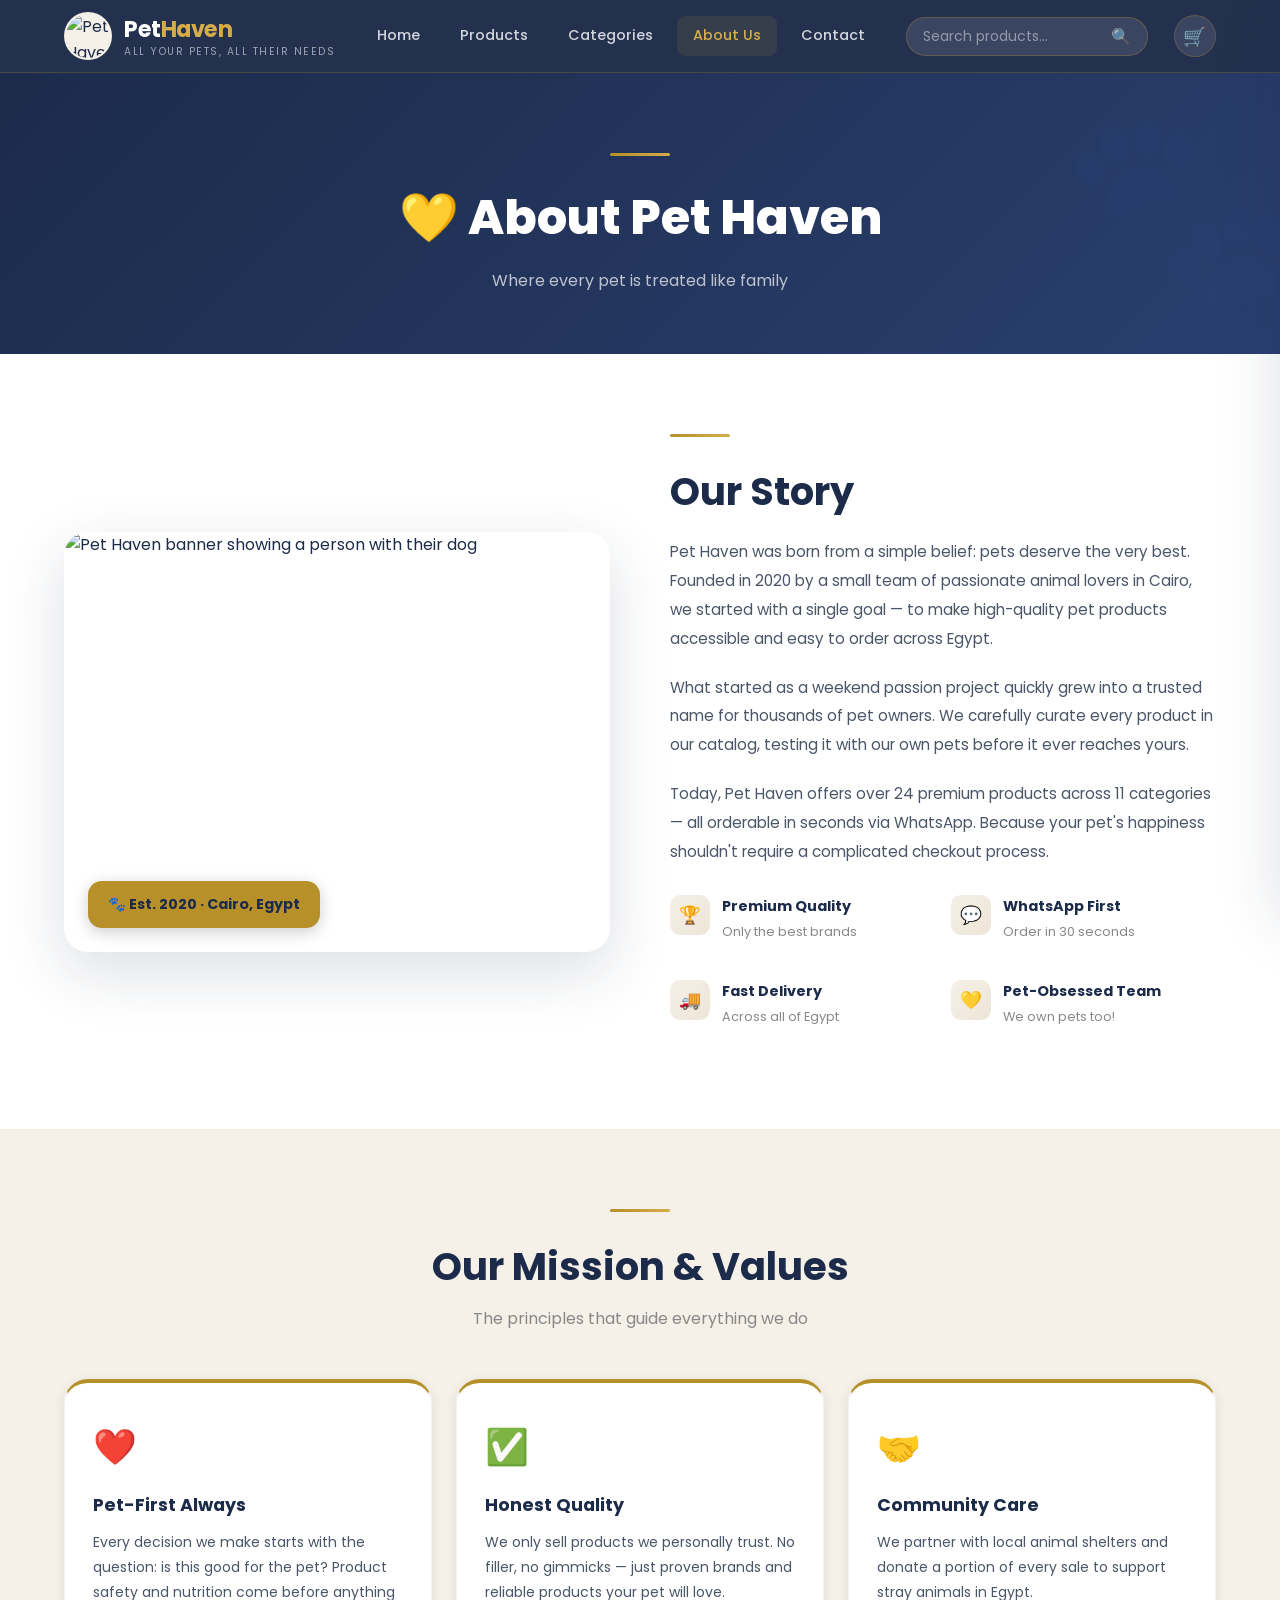
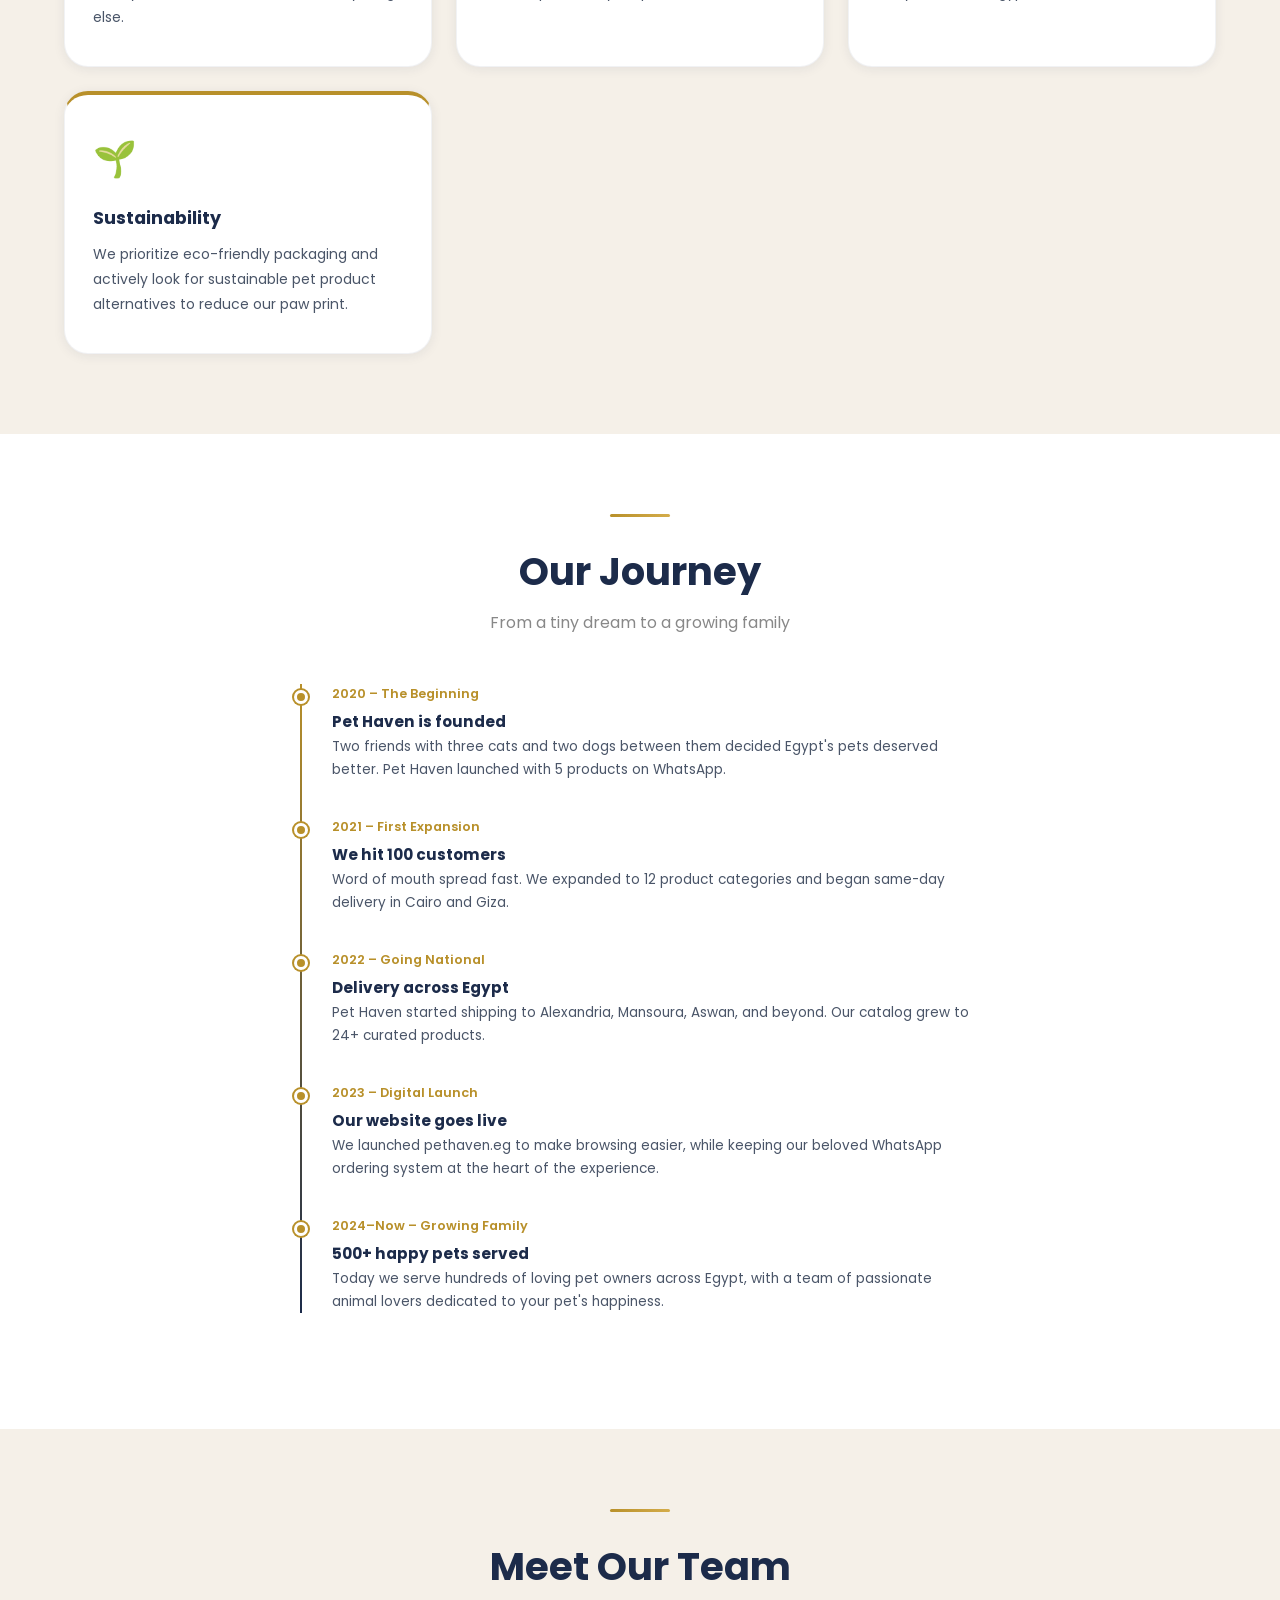
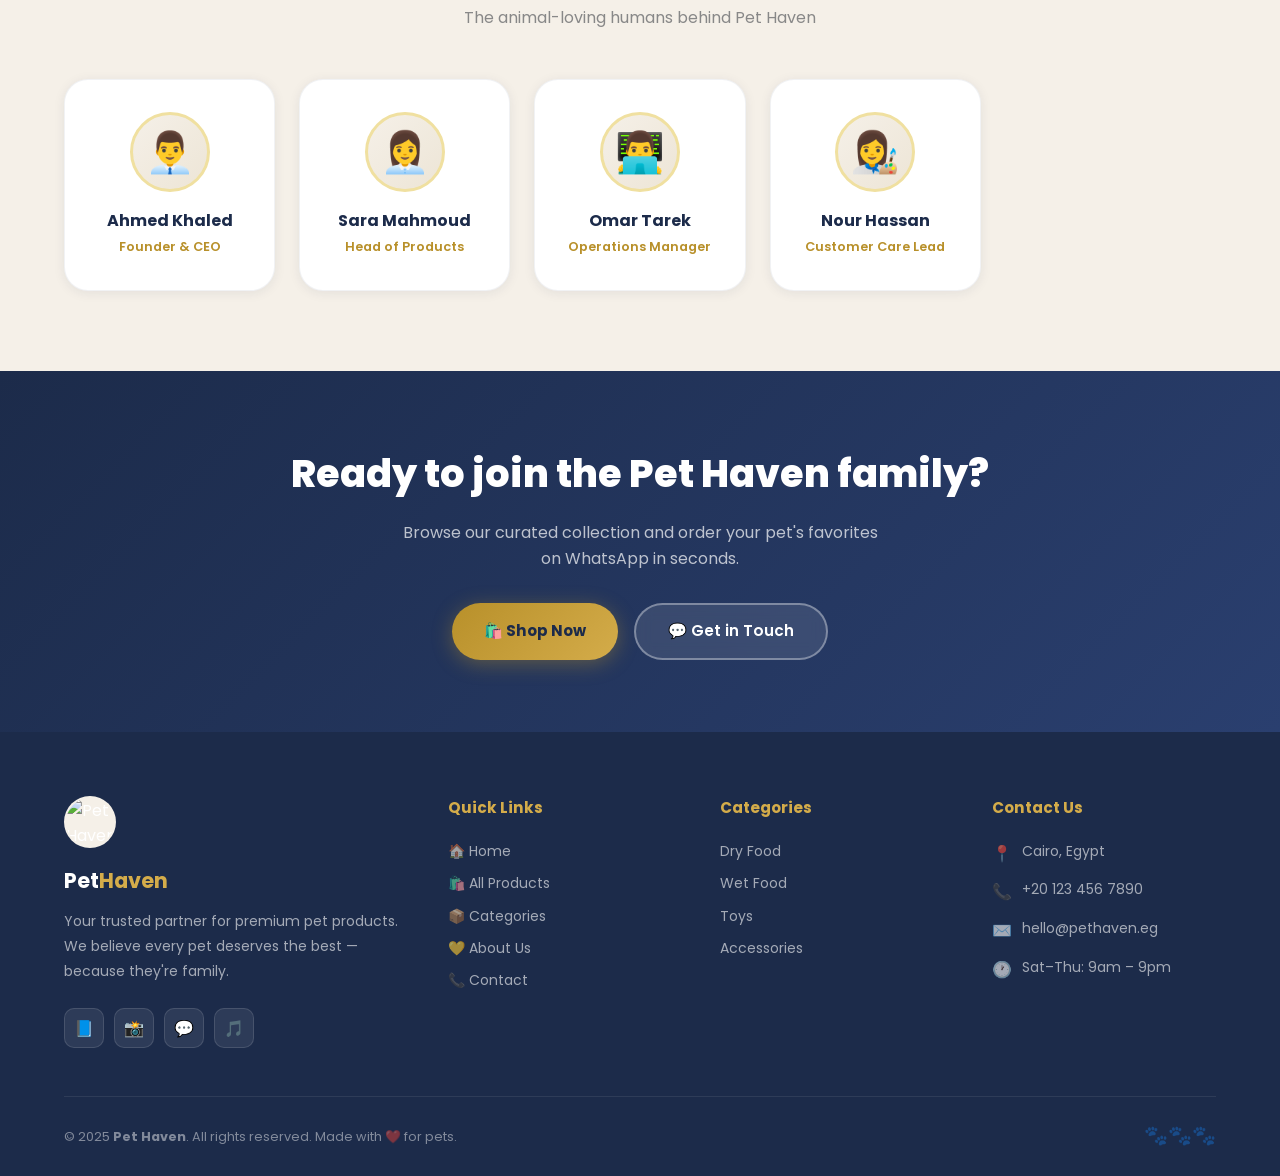
==== about.html @ de1a989c "Add files via upload" ====
<!DOCTYPE html>
<html lang="en">
<head>
  <meta charset="UTF-8">
  <meta name="viewport" content="width=device-width, initial-scale=1.0">
  <meta name="description" content="Learn about Pet Haven – our story, mission, and the team dedicated to your pet's happiness.">
  <title>About Us – Pet Haven</title>
  <link rel="stylesheet" href="style.css">
  <link rel="icon" href="data:image/svg+xml,<svg xmlns='http://www.w3.org/2000/svg' viewBox='0 0 100 100'><text y='.9em' font-size='90'>🐾</text></svg>">
  <style>
    .mission-grid {
      display: grid;
      grid-template-columns: repeat(auto-fill, minmax(280px, 1fr));
      gap: 24px;
      margin-top: 48px;
    }
    .mission-card {
      background: var(--white);
      border-radius: var(--radius-lg);
      padding: 36px 28px;
      box-shadow: var(--shadow-sm);
      border: 1px solid rgba(28,43,74,0.06);
      border-top: 4px solid var(--gold);
      transition: var(--transition);
    }
    .mission-card:hover { transform: translateY(-4px); box-shadow: var(--shadow-md); }
    .mission-card .m-icon { font-size: 2.2rem; margin-bottom: 16px; }
    .mission-card h3 { font-size: 1.1rem; color: var(--navy); font-weight: 700; margin-bottom: 10px; }
    .mission-card p  { font-size: 0.875rem; color: var(--text-mid); line-height: 1.8; }

    .timeline { position: relative; padding-left: 32px; }
    .timeline::before {
      content: '';
      position: absolute;
      left: 0;
      top: 0;
      bottom: 0;
      width: 2px;
      background: linear-gradient(to bottom, var(--gold), var(--navy));
    }
    .timeline-item {
      position: relative;
      margin-bottom: 36px;
    }
    .timeline-item::before {
      content: '';
      position: absolute;
      left: -38px;
      top: 6px;
      width: 14px;
      height: 14px;
      border-radius: 50%;
      background: var(--gold);
      border: 3px solid var(--white);
      box-shadow: 0 0 0 2px var(--gold);
    }
    .timeline-item h4 { font-size: 0.95rem; color: var(--navy); font-weight: 700; }
    .timeline-item span { font-size: 0.8rem; color: var(--gold); font-weight: 600; display: block; margin-bottom: 6px; }
    .timeline-item p { font-size: 0.85rem; color: var(--text-mid); line-height: 1.7; }
  </style>
</head>
<body>

<!-- NAVIGATION -->
<header>
  <nav class="navbar">
    <div class="nav-container">
      <button class="mobile-search-toggle" id="mobileSearchToggle" aria-label="Search" aria-expanded="false">🔍</button>
      <a href="index.html" class="nav-logo">
        <img src="images/logo.jpeg" alt="Pet Haven Logo" width="48" height="48">
        <div class="logo-text">
          <span class="brand-pet">Pet</span><span class="brand-haven">Haven</span>
          <span class="brand-tag">All Your Pets, All Their Needs</span>
        </div>
      </a>
      <nav class="nav-links">
        <a href="index.html">Home</a>
        <a href="products.html">Products</a>
        <a href="categories.html">Categories</a>
        <a href="about.html">About Us</a>
        <a href="contact.html">Contact</a>
      </nav>
      <form class="nav-search" id="navSearchForm" role="search">
        <input type="search" placeholder="Search products..." aria-label="Search">
        <button type="submit">🔍</button>
      </form>
      <div class="nav-actions">
        <button class="cart-btn" id="cartBtn" aria-label="Open cart" aria-haspopup="dialog">
          🛒
          <span class="cart-count" id="cartCount">0</span>
        </button>
        <button class="hamburger" aria-label="Toggle menu"><span></span><span></span><span></span></button>
      </div>
    </div>
    <div class="mobile-menu">
      <a href="index.html">🏠 Home</a>
      <a href="products.html">🛍️ Products</a>
      <a href="categories.html">📦 Categories</a>
      <a href="about.html">💛 About Us</a>
      <a href="contact.html">📞 Contact</a>
      <form class="mobile-search" id="mobileSearchForm">
        <span>🔍</span><input type="search" placeholder="Search..." aria-label="Search">
      </form>
    </div>
    <div class="mobile-search-bar" id="mobileSearchBar">
      <form id="mobileHeaderSearchForm" role="search" aria-label="Search products">
        <input type="search" id="mobileHeaderSearchInput" placeholder="Search products..." aria-label="Search" autocomplete="off">
        <button type="submit" aria-label="Submit search">🔍</button>
      </form>
    </div>
  </nav>
</header>

<main>

  <section class="page-hero">
    <div class="gold-line"></div>
    <h1>💛 About Pet Haven</h1>
    <p>Where every pet is treated like family</p>
  </section>

  <!-- Our Story -->
  <section class="section">
    <div class="container">
      <div class="about-grid">
        <div class="about-img-wrap">
          <img src="images/banner.jpeg" alt="Pet Haven banner showing a person with their dog" loading="lazy">
          <div class="about-img-badge">🐾 Est. 2020 · Cairo, Egypt</div>
        </div>

        <div class="about-content">
          <div class="gold-line"></div>
          <h2 class="section-title">Our Story</h2>
          <p>
            Pet Haven was born from a simple belief: pets deserve the very best. Founded in 2020 by a small team of passionate animal lovers in Cairo, we started with a single goal — to make high-quality pet products accessible and easy to order across Egypt.
          </p>
          <p>
            What started as a weekend passion project quickly grew into a trusted name for thousands of pet owners. We carefully curate every product in our catalog, testing it with our own pets before it ever reaches yours.
          </p>
          <p>
            Today, Pet Haven offers over 24 premium products across 11 categories — all orderable in seconds via WhatsApp. Because your pet's happiness shouldn't require a complicated checkout process.
          </p>

          <div class="about-features">
            <div class="about-feature">
              <div class="af-icon">🏆</div>
              <div>
                <h4>Premium Quality</h4>
                <p>Only the best brands</p>
              </div>
            </div>
            <div class="about-feature">
              <div class="af-icon">💬</div>
              <div>
                <h4>WhatsApp First</h4>
                <p>Order in 30 seconds</p>
              </div>
            </div>
            <div class="about-feature">
              <div class="af-icon">🚚</div>
              <div>
                <h4>Fast Delivery</h4>
                <p>Across all of Egypt</p>
              </div>
            </div>
            <div class="about-feature">
              <div class="af-icon">💛</div>
              <div>
                <h4>Pet-Obsessed Team</h4>
                <p>We own pets too!</p>
              </div>
            </div>
          </div>
        </div>
      </div>
    </div>
  </section>

  <!-- Mission -->
  <section class="section section-alt">
    <div class="container">
      <div class="text-center">
        <div class="gold-line"></div>
        <h2 class="section-title">Our Mission & Values</h2>
        <p class="section-subtitle">The principles that guide everything we do</p>
      </div>

      <div class="mission-grid">
        <div class="mission-card">
          <div class="m-icon">❤️</div>
          <h3>Pet-First Always</h3>
          <p>Every decision we make starts with the question: is this good for the pet? Product safety and nutrition come before anything else.</p>
        </div>
        <div class="mission-card">
          <div class="m-icon">✅</div>
          <h3>Honest Quality</h3>
          <p>We only sell products we personally trust. No filler, no gimmicks — just proven brands and reliable products your pet will love.</p>
        </div>
        <div class="mission-card">
          <div class="m-icon">🤝</div>
          <h3>Community Care</h3>
          <p>We partner with local animal shelters and donate a portion of every sale to support stray animals in Egypt.</p>
        </div>
        <div class="mission-card">
          <div class="m-icon">🌱</div>
          <h3>Sustainability</h3>
          <p>We prioritize eco-friendly packaging and actively look for sustainable pet product alternatives to reduce our paw print.</p>
        </div>
      </div>
    </div>
  </section>

  <!-- Our Journey Timeline -->
  <section class="section">
    <div class="container">
      <div style="max-width: 680px; margin: 0 auto;">
        <div class="text-center" style="margin-bottom: 48px;">
          <div class="gold-line"></div>
          <h2 class="section-title">Our Journey</h2>
          <p class="section-subtitle">From a tiny dream to a growing family</p>
        </div>

        <div class="timeline">
          <div class="timeline-item">
            <span>2020 – The Beginning</span>
            <h4>Pet Haven is founded</h4>
            <p>Two friends with three cats and two dogs between them decided Egypt's pets deserved better. Pet Haven launched with 5 products on WhatsApp.</p>
          </div>
          <div class="timeline-item">
            <span>2021 – First Expansion</span>
            <h4>We hit 100 customers</h4>
            <p>Word of mouth spread fast. We expanded to 12 product categories and began same-day delivery in Cairo and Giza.</p>
          </div>
          <div class="timeline-item">
            <span>2022 – Going National</span>
            <h4>Delivery across Egypt</h4>
            <p>Pet Haven started shipping to Alexandria, Mansoura, Aswan, and beyond. Our catalog grew to 24+ curated products.</p>
          </div>
          <div class="timeline-item">
            <span>2023 – Digital Launch</span>
            <h4>Our website goes live</h4>
            <p>We launched pethaven.eg to make browsing easier, while keeping our beloved WhatsApp ordering system at the heart of the experience.</p>
          </div>
          <div class="timeline-item">
            <span>2024–Now – Growing Family</span>
            <h4>500+ happy pets served</h4>
            <p>Today we serve hundreds of loving pet owners across Egypt, with a team of passionate animal lovers dedicated to your pet's happiness.</p>
          </div>
        </div>
      </div>
    </div>
  </section>

  <!-- Team -->
  <section class="section section-alt">
    <div class="container">
      <div class="text-center">
        <div class="gold-line"></div>
        <h2 class="section-title">Meet Our Team</h2>
        <p class="section-subtitle">The animal-loving humans behind Pet Haven</p>
      </div>

      <div class="team-grid">
        <div class="team-card">
          <div class="team-avatar">👨‍💼</div>
          <h3>Ahmed Khaled</h3>
          <p>Founder & CEO</p>
        </div>
        <div class="team-card">
          <div class="team-avatar">👩‍💼</div>
          <h3>Sara Mahmoud</h3>
          <p>Head of Products</p>
        </div>
        <div class="team-card">
          <div class="team-avatar">👨‍💻</div>
          <h3>Omar Tarek</h3>
          <p>Operations Manager</p>
        </div>
        <div class="team-card">
          <div class="team-avatar">👩‍🎨</div>
          <h3>Nour Hassan</h3>
          <p>Customer Care Lead</p>
        </div>
      </div>
    </div>
  </section>

  <!-- CTA -->
  <section style="background: linear-gradient(135deg, #1C2B4A, #2A3F6F); padding: 72px 24px; text-align: center;">
    <div class="container">
      <h2 style="color: #fff; font-size: clamp(1.6rem,3.5vw,2.4rem); font-weight: 800; margin-bottom: 16px;">Ready to join the Pet Haven family?</h2>
      <p style="color: rgba(255,255,255,0.7); margin-bottom: 32px; max-width: 480px; margin-left: auto; margin-right: auto; margin-bottom: 32px;">Browse our curated collection and order your pet's favorites on WhatsApp in seconds.</p>
      <div style="display: flex; gap: 16px; justify-content: center; flex-wrap: wrap;">
        <a href="products.html" class="btn-primary">🛍️ Shop Now</a>
        <a href="contact.html" class="btn-secondary">💬 Get in Touch</a>
      </div>
    </div>
  </section>

</main>

<!-- FOOTER -->
<footer class="footer">
  <div class="container">
    <div class="footer-grid">
      <div class="footer-brand">
        <img src="images/logo.jpeg" alt="Pet Haven Logo" width="52" height="52">
        <div class="brand-name">Pet<span>Haven</span></div>
        <p>Your trusted partner for premium pet products. We believe every pet deserves the best — because they're family.</p>
        <div class="social-links">
          <a href="#" class="social-link">📘</a>
          <a href="#" class="social-link">📸</a>
          <a href="https://wa.me/201234567890" class="social-link" target="_blank" rel="noopener">💬</a>
          <a href="#" class="social-link">🎵</a>
        </div>
      </div>
      <div class="footer-col">
        <h4>Quick Links</h4>
        <ul>
          <li><a href="index.html">🏠 Home</a></li>
          <li><a href="products.html">🛍️ All Products</a></li>
          <li><a href="categories.html">📦 Categories</a></li>
          <li><a href="about.html">💛 About Us</a></li>
          <li><a href="contact.html">📞 Contact</a></li>
        </ul>
      </div>
      <div class="footer-col">
        <h4>Categories</h4>
        <ul>
          <li><a href="products.html?category=dry-food">Dry Food</a></li>
          <li><a href="products.html?category=wet-food">Wet Food</a></li>
          <li><a href="products.html?category=toys">Toys</a></li>
          <li><a href="products.html?category=accessories">Accessories</a></li>
        </ul>
      </div>
      <div class="footer-col">
        <h4>Contact Us</h4>
        <div class="footer-contact-item"><span>📍</span><span>Cairo, Egypt</span></div>
        <div class="footer-contact-item"><span>📞</span><span>+20 123 456 7890</span></div>
        <div class="footer-contact-item"><span>✉️</span><span>hello@pethaven.eg</span></div>
        <div class="footer-contact-item"><span>🕐</span><span>Sat–Thu: 9am – 9pm</span></div>
      </div>
    </div>
    <div class="footer-bottom">
      <p>© 2025 <strong>Pet Haven</strong>. All rights reserved. Made with ❤️ for pets.</p>
      <span class="footer-paw">🐾🐾🐾</span>
    </div>
  </div>
</footer>

<button id="scrollTop" aria-label="Scroll to top">↑</button>
<!-- CART DRAWER -->
<div class="cart-overlay" id="cartOverlay"></div>
<aside class="cart-drawer" id="cartDrawer" role="dialog" aria-label="Shopping cart" aria-modal="true">
  <div class="cart-drawer-header">
    <h3>🛒 Your Cart</h3>
    <button class="cart-close" id="cartClose" aria-label="Close cart">✕</button>
  </div>
  <div class="cart-drawer-body" id="cartDrawerBody">
    <div class="cart-empty">
      <div class="icon">🛒</div>
      <h3>Your cart is empty</h3>
      <p>Add some products to get started!</p>
    </div>
  </div>
  <div class="cart-drawer-footer">
    <div class="cart-total-row">
      <span>Total</span>
      <span class="cart-total-amount" id="cartTotalAmount">0 EGP</span>
    </div>
    <button class="btn-whatsapp cart-whatsapp-btn" onclick="orderCartOnWhatsApp()">
      <svg viewBox="0 0 24 24" fill="currentColor"><path d="M17.472 14.382c-.297-.149-1.758-.867-2.03-.967-.273-.099-.471-.148-.67.15-.197.297-.767.966-.94 1.164-.173.199-.347.223-.644.075-.297-.15-1.255-.463-2.39-1.475-.883-.788-1.48-1.761-1.653-2.059-.173-.297-.018-.458.13-.606.134-.133.298-.347.446-.52.149-.174.198-.298.298-.497.099-.198.05-.371-.025-.52-.075-.149-.669-1.612-.916-2.207-.242-.579-.487-.5-.669-.51-.173-.008-.371-.01-.57-.01-.198 0-.52.074-.792.372-.272.297-1.04 1.016-1.04 2.479 0 1.462 1.065 2.875 1.213 3.074.149.198 2.096 3.2 5.077 4.487.709.306 1.262.489 1.694.625.712.227 1.36.195 1.871.118.571-.085 1.758-.719 2.006-1.413.248-.694.248-1.289.173-1.413-.074-.124-.272-.198-.57-.347z"/><path d="M12 0C5.373 0 0 5.373 0 12c0 2.124.558 4.118 1.532 5.848L.057 23.999l6.305-1.654A11.954 11.954 0 0012 24c6.627 0 12-5.373 12-12S18.627 0 12 0zm0 21.818a9.818 9.818 0 01-5.007-1.37l-.36-.214-3.733.979 1-3.628-.234-.373A9.817 9.817 0 012.182 12C2.182 6.578 6.578 2.182 12 2.182S21.818 6.578 21.818 12 17.422 21.818 12 21.818z"/></svg>
      Order on WhatsApp
    </button>
    <button class="cart-clear-btn" id="cartClearBtn">🗑️ Clear Cart</button>
  </div>
</aside>

<script src="script.js"></script>
</body>
</html>
---- style.css ----
/* ================================================
   Pet Haven - Main Stylesheet
   Colors from logo: Navy #1C2B4A, Gold #B8902A, Cream #F5F0E8
   ================================================ */

/* ---------- Google Fonts ---------- */
@import url('https://fonts.googleapis.com/css2?family=Poppins:wght@300;400;500;600;700;800&family=Playfair+Display:ital,wght@0,700;1,600&display=swap');

/* ---------- CSS Variables ---------- */
:root {
  --navy:        #1C2B4A;
  --navy-light:  #2A3F6F;
  --gold:        #B8902A;
  --gold-light:  #D4AC4A;
  --gold-pale:   #F0E0A0;
  --cream:       #F5F0E8;
  --cream-dark:  #EDE5D6;
  --white:       #FFFFFF;
  --gray-light:  #F8F8F8;
  --gray:        #888;
  --text-dark:   #1C2B4A;
  --text-mid:    #4A5568;
  --shadow-sm:   0 2px 12px rgba(28,43,74,0.08);
  --shadow-md:   0 8px 30px rgba(28,43,74,0.12);
  --shadow-lg:   0 20px 60px rgba(28,43,74,0.15);
  --radius:      14px;
  --radius-lg:   24px;
  --transition:  all 0.3s cubic-bezier(0.4,0,0.2,1);
}

/* ---------- Reset & Base ---------- */
*, *::before, *::after { box-sizing: border-box; margin: 0; padding: 0; }

html {
  scroll-behavior: smooth;
  font-size: 16px;
}

body {
  font-family: 'Poppins', sans-serif;
  color: var(--text-dark);
  background: var(--white);
  line-height: 1.6;
  overflow-x: hidden;
}

img { max-width: 100%; display: block; }
a  { text-decoration: none; color: inherit; }
ul { list-style: none; }
button { cursor: pointer; font-family: inherit; }

/* ---------- Utility ---------- */
.container {
  max-width: 1200px;
  margin: 0 auto;
  padding: 0 24px;
}

.section-title {
  font-size: clamp(1.6rem, 3vw, 2.4rem);
  font-weight: 700;
  color: var(--navy);
  margin-bottom: 8px;
}

.section-subtitle {
  font-size: 1rem;
  color: var(--gray);
  margin-bottom: 48px;
}

.gold-line {
  display: inline-block;
  width: 60px;
  height: 3px;
  background: linear-gradient(90deg, var(--gold), var(--gold-light));
  border-radius: 2px;
  margin-bottom: 16px;
}

.text-center { text-align: center; }

/* ================================================
   NAVIGATION
   ================================================ */
.navbar {
  position: sticky;
  top: 0;
  z-index: 1000;
  background: rgba(28, 43, 74, 0.97);
  backdrop-filter: blur(12px);
  -webkit-backdrop-filter: blur(12px);
  border-bottom: 1px solid rgba(184,144,42,0.25);
  transition: var(--transition);
}

.navbar.scrolled {
  box-shadow: 0 4px 24px rgba(0,0,0,0.25);
}

.nav-container {
  max-width: 1200px;
  margin: 0 auto;
  padding: 0 24px;
  display: flex;
  align-items: center;
  justify-content: space-between;
  height: 72px;
}

/* Logo */
.nav-logo {
  display: flex;
  align-items: center;
  gap: 12px;
}

.nav-logo img {
  height: 48px;
  width: 48px;
  object-fit: contain;
  border-radius: 50%;
  background: var(--cream);
  padding: 2px;
}

.logo-text .brand-pet  { color: var(--white);    font-size: 1.4rem; font-weight: 700; letter-spacing: -0.5px; }
.logo-text .brand-haven{ color: var(--gold-light);font-size: 1.4rem; font-weight: 700; letter-spacing: -0.5px; }
.logo-text .brand-tag  { color: rgba(255,255,255,0.55); font-size: 0.65rem; letter-spacing: 1.5px; text-transform: uppercase; display: block; margin-top: -4px; }

/* Nav links */
.nav-links {
  display: flex;
  align-items: center;
  gap: 8px;
}

.nav-links a {
  color: rgba(255,255,255,0.8);
  font-size: 0.9rem;
  font-weight: 500;
  padding: 8px 16px;
  border-radius: 8px;
  transition: var(--transition);
}

.nav-links a:hover,
.nav-links a.active {
  color: var(--gold-light);
  background: rgba(184,144,42,0.12);
}

/* Search bar */
.nav-search {
  display: flex;
  align-items: center;
  background: rgba(255,255,255,0.1);
  border: 1px solid rgba(184,144,42,0.3);
  border-radius: 50px;
  padding: 6px 16px;
  gap: 8px;
  transition: var(--transition);
}

.nav-search:focus-within {
  background: rgba(255,255,255,0.15);
  border-color: var(--gold-light);
}

.nav-search input {
  background: none;
  border: none;
  outline: none;
  color: var(--white);
  font-size: 0.875rem;
  width: 180px;
  font-family: inherit;
}

.nav-search input::placeholder { color: rgba(255,255,255,0.45); }

.nav-search button {
  background: none;
  border: none;
  color: rgba(255,255,255,0.7);
  font-size: 1rem;
  padding: 0;
  transition: var(--transition);
}

.nav-search button:hover { color: var(--gold-light); }

/* Right-side nav actions (cart + hamburger) */
.nav-actions {
  display: flex;
  align-items: center;
  gap: 14px;
}

/* Hamburger */
.hamburger {
  display: none;
  flex-direction: column;
  gap: 5px;
  background: none;
  border: none;
  padding: 4px;
}

.hamburger span {
  display: block;
  width: 24px;
  height: 2px;
  background: var(--white);
  border-radius: 2px;
  transition: var(--transition);
}

.hamburger.open span:nth-child(1) { transform: translateY(7px) rotate(45deg); }
.hamburger.open span:nth-child(2) { opacity: 0; }
.hamburger.open span:nth-child(3) { transform: translateY(-7px) rotate(-45deg); }

/* Mobile-only header search icon (hidden on desktop; shown via media query below) */
.mobile-search-toggle {
  display: none;
  align-items: center;
  justify-content: center;
  background: rgba(255,255,255,0.1);
  border: 1px solid rgba(184,144,42,0.3);
  color: var(--white);
  width: 40px;
  height: 40px;
  border-radius: 50%;
  font-size: 1.05rem;
  flex-shrink: 0;
  transition: var(--transition);
}

.mobile-search-toggle:hover { background: rgba(184,144,42,0.18); }

/* Mobile-only slide-down search panel (hidden on desktop; shown via media query below) */
.mobile-search-bar { display: none; }

/* Mobile menu */
.mobile-menu {
  display: none;
  flex-direction: column;
  background: var(--navy);
  border-top: 1px solid rgba(184,144,42,0.2);
  padding: 16px 24px 24px;
  gap: 4px;
}

.mobile-menu.open { display: flex; }

.mobile-menu a {
  color: rgba(255,255,255,0.8);
  padding: 12px 16px;
  border-radius: 8px;
  font-size: 0.95rem;
  font-weight: 500;
  transition: var(--transition);
}

.mobile-menu a:hover { color: var(--gold-light); background: rgba(184,144,42,0.1); }

.mobile-search {
  display: flex;
  align-items: center;
  background: rgba(255,255,255,0.08);
  border: 1px solid rgba(184,144,42,0.25);
  border-radius: 50px;
  padding: 10px 16px;
  gap: 8px;
  margin-top: 8px;
}

.mobile-search input {
  background: none;
  border: none;
  outline: none;
  color: var(--white);
  font-size: 0.9rem;
  font-family: inherit;
  flex: 1;
}

.mobile-search input::placeholder { color: rgba(255,255,255,0.4); }
.mobile-search span { color: rgba(255,255,255,0.6); }

/* ================================================
   HERO
   ================================================ */
.hero {
  position: relative;
  min-height: 90vh;
  display: flex;
  align-items: center;
  overflow: hidden;
}

.hero-bg {
  position: absolute;
  inset: 0;
  background: url('images/banner.jpeg') center/cover no-repeat;
  transform: scale(1.05);
  transition: transform 8s ease-out;
}

.hero-bg.loaded { transform: scale(1); }

.hero-overlay {
  position: absolute;
  inset: 0;
  background: linear-gradient(
    105deg,
    rgba(28,43,74,0.88) 0%,
    rgba(28,43,74,0.6) 45%,
    rgba(28,43,74,0.2) 70%,
    transparent 100%
  );
}

.hero-content {
  position: relative;
  z-index: 2;
  max-width: 600px;
  padding: 60px 24px 60px 48px;
  animation: heroFadeIn 1s ease-out both;
}

@keyframes heroFadeIn {
  from { opacity: 0; transform: translateY(30px); }
  to   { opacity: 1; transform: translateY(0); }
}

.hero-badge {
  display: inline-flex;
  align-items: center;
  gap: 8px;
  background: rgba(184,144,42,0.2);
  border: 1px solid rgba(184,144,42,0.5);
  color: var(--gold-light);
  font-size: 0.8rem;
  font-weight: 600;
  letter-spacing: 1.5px;
  text-transform: uppercase;
  padding: 6px 16px;
  border-radius: 50px;
  margin-bottom: 24px;
}

.hero-badge span { font-size: 1rem; }

.hero-title {
  font-size: clamp(2.2rem, 5vw, 3.8rem);
  font-weight: 800;
  color: var(--white);
  line-height: 1.15;
  margin-bottom: 20px;
}

.hero-title .accent {
  color: var(--gold-light);
  font-style: italic;
  font-family: 'Playfair Display', serif;
}

.hero-desc {
  font-size: 1.05rem;
  color: rgba(255,255,255,0.8);
  margin-bottom: 36px;
  max-width: 480px;
  line-height: 1.8;
}

.hero-buttons {
  display: flex;
  gap: 16px;
  flex-wrap: wrap;
}

/* ---------- Buttons ---------- */
.btn-primary {
  display: inline-flex;
  align-items: center;
  gap: 8px;
  background: linear-gradient(135deg, var(--gold), var(--gold-light));
  color: var(--navy);
  font-size: 0.95rem;
  font-weight: 700;
  padding: 14px 32px;
  border-radius: 50px;
  border: none;
  box-shadow: 0 4px 20px rgba(184,144,42,0.4);
  transition: var(--transition);
}

.btn-primary:hover {
  transform: translateY(-2px);
  box-shadow: 0 8px 28px rgba(184,144,42,0.5);
}

.btn-secondary {
  display: inline-flex;
  align-items: center;
  gap: 8px;
  background: rgba(255,255,255,0.1);
  color: var(--white);
  font-size: 0.95rem;
  font-weight: 600;
  padding: 14px 32px;
  border-radius: 50px;
  border: 2px solid rgba(255,255,255,0.35);
  backdrop-filter: blur(8px);
  transition: var(--transition);
}

.btn-secondary:hover {
  background: rgba(255,255,255,0.2);
  border-color: rgba(255,255,255,0.6);
  transform: translateY(-2px);
}

/* Hero stats */
.hero-stats {
  position: absolute;
  bottom: 40px;
  right: 48px;
  z-index: 2;
  display: flex;
  gap: 32px;
  animation: heroFadeIn 1.2s 0.3s ease-out both;
}

.stat-item {
  text-align: center;
  background: rgba(255,255,255,0.1);
  backdrop-filter: blur(12px);
  border: 1px solid rgba(255,255,255,0.2);
  border-radius: var(--radius);
  padding: 16px 24px;
}

.stat-num {
  font-size: 1.8rem;
  font-weight: 800;
  color: var(--gold-light);
  display: block;
  line-height: 1;
}

.stat-label {
  font-size: 0.75rem;
  color: rgba(255,255,255,0.7);
  text-transform: uppercase;
  letter-spacing: 1px;
}

/* ================================================
   FEATURED PRODUCTS (Home)
   ================================================ */
.section { padding: 80px 0; }
.section-alt { background: var(--cream); }

/* ================================================
   CATEGORIES GRID
   ================================================ */
.categories-grid {
  display: grid;
  grid-template-columns: repeat(auto-fill, minmax(160px, 1fr));
  gap: 16px;
}

.category-card {
  background: var(--white);
  border: 2px solid transparent;
  border-radius: var(--radius);
  padding: 28px 16px 20px;
  text-align: center;
  cursor: pointer;
  transition: var(--transition);
  box-shadow: var(--shadow-sm);
  position: relative;
  overflow: hidden;
}

.category-card::before {
  content: '';
  position: absolute;
  inset: 0;
  background: linear-gradient(135deg, var(--navy) 0%, var(--navy-light) 100%);
  opacity: 0;
  transition: var(--transition);
}

.category-card:hover::before { opacity: 1; }

.category-card:hover {
  border-color: var(--gold);
  transform: translateY(-6px);
  box-shadow: var(--shadow-md);
}

.category-card .cat-icon {
  font-size: 2.4rem;
  margin-bottom: 12px;
  position: relative;
  z-index: 1;
  transition: var(--transition);
}

.category-card:hover .cat-icon { transform: scale(1.15); }

.category-card .cat-name {
  font-size: 0.85rem;
  font-weight: 600;
  color: var(--text-dark);
  position: relative;
  z-index: 1;
  transition: var(--transition);
}

.category-card:hover .cat-name { color: var(--white); }

.category-card .cat-count {
  font-size: 0.75rem;
  color: var(--gray);
  position: relative;
  z-index: 1;
  transition: var(--transition);
  margin-top: 4px;
}

.category-card:hover .cat-count { color: var(--gold-light); }

/* ================================================
   PRODUCT CARDS
   ================================================ */
.products-grid {
  display: grid;
  grid-template-columns: repeat(auto-fill, minmax(260px, 1fr));
  gap: 24px;
}

.product-card {
  background: var(--white);
  border-radius: var(--radius-lg);
  overflow: hidden;
  box-shadow: var(--shadow-sm);
  border: 1px solid rgba(28,43,74,0.06);
  transition: var(--transition);
  animation: cardFadeIn 0.5s ease-out both;
}

@keyframes cardFadeIn {
  from { opacity: 0; transform: translateY(20px); }
  to   { opacity: 1; transform: translateY(0); }
}

.product-card:hover {
  transform: translateY(-8px);
  box-shadow: var(--shadow-lg);
  border-color: rgba(184,144,42,0.2);
}

.product-img-wrap {
  position: relative;
  height: 220px;
  background: var(--cream);
  overflow: hidden;
}

.product-img-wrap img {
  width: 100%;
  height: 100%;
  object-fit: cover;
  transition: transform 0.5s ease;
}

.product-card:hover .product-img-wrap img { transform: scale(1.08); }

.product-badge {
  position: absolute;
  top: 14px;
  left: 14px;
  background: var(--gold);
  color: var(--navy);
  font-size: 0.7rem;
  font-weight: 700;
  padding: 4px 10px;
  border-radius: 50px;
  text-transform: uppercase;
  letter-spacing: 0.5px;
}

.product-pet-badge {
  position: absolute;
  top: 14px;
  right: 14px;
  background: rgba(28,43,74,0.85);
  color: var(--white);
  font-size: 0.75rem;
  font-weight: 600;
  padding: 4px 10px;
  border-radius: 50px;
  backdrop-filter: blur(6px);
}

.product-body {
  padding: 20px;
}

.product-category {
  font-size: 0.72rem;
  font-weight: 600;
  color: var(--gold);
  text-transform: uppercase;
  letter-spacing: 1px;
  margin-bottom: 6px;
}

.product-name {
  font-size: 1rem;
  font-weight: 700;
  color: var(--navy);
  margin-bottom: 8px;
  line-height: 1.3;
}

.product-desc {
  font-size: 0.82rem;
  color: var(--text-mid);
  margin-bottom: 16px;
  line-height: 1.6;
  display: -webkit-box;
  -webkit-line-clamp: 2;
  -webkit-box-orient: vertical;
  overflow: hidden;
}

.product-footer {
  display: flex;
  align-items: center;
  justify-content: space-between;
  gap: 12px;
}

.product-price {
  font-size: 1.25rem;
  font-weight: 800;
  color: var(--navy);
}

.product-price span {
  font-size: 0.75rem;
  font-weight: 500;
  color: var(--gray);
}

.btn-whatsapp {
  display: inline-flex;
  align-items: center;
  gap: 7px;
  background: linear-gradient(135deg, #25D366, #128C7E);
  color: var(--white);
  font-size: 0.8rem;
  font-weight: 600;
  padding: 10px 18px;
  border-radius: 50px;
  border: none;
  transition: var(--transition);
  white-space: nowrap;
}

.btn-whatsapp:hover {
  transform: translateY(-2px);
  box-shadow: 0 6px 20px rgba(37,211,102,0.35);
}

.btn-whatsapp svg {
  width: 16px;
  height: 16px;
  flex-shrink: 0;
}

.btn-addcart {
  display: inline-flex;
  align-items: center;
  gap: 7px;
  background: linear-gradient(135deg, var(--gold), var(--gold-light));
  color: var(--navy);
  font-size: 0.8rem;
  font-weight: 700;
  padding: 10px 18px;
  border-radius: 50px;
  border: none;
  transition: var(--transition);
  white-space: nowrap;
}

.btn-addcart:hover {
  transform: translateY(-2px);
  box-shadow: 0 6px 20px rgba(184,144,42,0.4);
}

.btn-addcart svg {
  width: 16px;
  height: 16px;
  flex-shrink: 0;
}

/* ================================================
   WHY CHOOSE US
   ================================================ */
.why-grid {
  display: grid;
  grid-template-columns: repeat(auto-fill, minmax(220px, 1fr));
  gap: 28px;
}

.why-card {
  background: var(--white);
  border-radius: var(--radius);
  padding: 36px 28px;
  text-align: center;
  box-shadow: var(--shadow-sm);
  border: 1px solid rgba(28,43,74,0.06);
  transition: var(--transition);
  position: relative;
  overflow: hidden;
}

.why-card::after {
  content: '';
  position: absolute;
  bottom: 0;
  left: 0;
  width: 100%;
  height: 3px;
  background: linear-gradient(90deg, var(--gold), var(--gold-light));
  transform: scaleX(0);
  transition: var(--transition);
}

.why-card:hover::after { transform: scaleX(1); }
.why-card:hover { transform: translateY(-6px); box-shadow: var(--shadow-md); }

.why-icon {
  width: 70px;
  height: 70px;
  background: linear-gradient(135deg, var(--cream), var(--cream-dark));
  border-radius: 50%;
  display: flex;
  align-items: center;
  justify-content: center;
  font-size: 1.8rem;
  margin: 0 auto 20px;
  transition: var(--transition);
}

.why-card:hover .why-icon {
  background: linear-gradient(135deg, var(--navy), var(--navy-light));
}

.why-card h3 {
  font-size: 1rem;
  font-weight: 700;
  color: var(--navy);
  margin-bottom: 10px;
}

.why-card p {
  font-size: 0.85rem;
  color: var(--text-mid);
  line-height: 1.7;
}

/* ================================================
   FILTERS (Products Page)
   ================================================ */
.filters-bar {
  background: var(--white);
  border-bottom: 1px solid rgba(28,43,74,0.08);
  padding: 20px 0;
  position: sticky;
  top: 72px;
  z-index: 100;
  box-shadow: var(--shadow-sm);
}

.filters-inner {
  display: flex;
  align-items: center;
  gap: 12px;
  overflow-x: auto;
  padding-bottom: 4px;
  scrollbar-width: none;
}

.filters-inner::-webkit-scrollbar { display: none; }

.filter-btn {
  display: inline-flex;
  align-items: center;
  gap: 6px;
  padding: 8px 18px;
  border-radius: 50px;
  font-size: 0.85rem;
  font-weight: 600;
  border: 2px solid rgba(28,43,74,0.12);
  background: var(--white);
  color: var(--text-mid);
  white-space: nowrap;
  transition: var(--transition);
}

.filter-btn:hover,
.filter-btn.active {
  background: var(--navy);
  color: var(--white);
  border-color: var(--navy);
}

.filter-btn.active { background: linear-gradient(135deg, var(--navy), var(--navy-light)); }

/* Search bar (products page) */
.products-search-wrap {
  max-width: 500px;
  margin: 0 auto 32px;
  position: relative;
}

.products-search-wrap input {
  width: 100%;
  padding: 14px 50px 14px 20px;
  border: 2px solid rgba(28,43,74,0.1);
  border-radius: 50px;
  font-size: 0.95rem;
  font-family: inherit;
  outline: none;
  transition: var(--transition);
  background: var(--white);
}

.products-search-wrap input:focus { border-color: var(--gold); }
.products-search-wrap .search-icon {
  position: absolute;
  right: 16px;
  top: 50%;
  transform: translateY(-50%);
  color: var(--gray);
  font-size: 1.1rem;
  pointer-events: none;
}

/* No results */
.no-results {
  grid-column: 1 / -1;
  text-align: center;
  padding: 80px 20px;
}

.no-results .icon { font-size: 4rem; margin-bottom: 16px; }
.no-results h3 { font-size: 1.3rem; color: var(--navy); margin-bottom: 8px; }
.no-results p  { color: var(--gray); }

/* ================================================
   PAGE HERO (inner pages)
   ================================================ */
.page-hero {
  background: linear-gradient(135deg, var(--navy) 0%, var(--navy-light) 100%);
  padding: 80px 24px 60px;
  text-align: center;
  position: relative;
  overflow: hidden;
}

.page-hero::before {
  content: '🐾';
  position: absolute;
  font-size: 12rem;
  opacity: 0.04;
  top: -20px;
  right: -20px;
}

.page-hero h1 {
  font-size: clamp(2rem, 5vw, 3rem);
  font-weight: 800;
  color: var(--white);
  margin-bottom: 12px;
}

.page-hero p {
  color: rgba(255,255,255,0.7);
  font-size: 1rem;
  max-width: 500px;
  margin: 0 auto;
}

.page-hero .gold-line { background: linear-gradient(90deg, var(--gold), var(--gold-light)); }

/* ================================================
   ABOUT PAGE
   ================================================ */
.about-grid {
  display: grid;
  grid-template-columns: 1fr 1fr;
  gap: 60px;
  align-items: center;
}

.about-img-wrap {
  position: relative;
  border-radius: var(--radius-lg);
  overflow: hidden;
  box-shadow: var(--shadow-lg);
}

.about-img-wrap img { width: 100%; height: 420px; object-fit: cover; }

.about-img-badge {
  position: absolute;
  bottom: 24px;
  left: 24px;
  background: var(--gold);
  color: var(--navy);
  padding: 12px 20px;
  border-radius: var(--radius);
  font-weight: 700;
  font-size: 0.9rem;
  box-shadow: 0 4px 16px rgba(0,0,0,0.2);
}

.about-content .section-title { margin-bottom: 16px; }

.about-content p {
  color: var(--text-mid);
  font-size: 0.95rem;
  line-height: 1.9;
  margin-bottom: 20px;
}

.about-features {
  display: grid;
  grid-template-columns: 1fr 1fr;
  gap: 16px;
  margin-top: 28px;
}

.about-feature {
  display: flex;
  align-items: flex-start;
  gap: 12px;
}

.about-feature .af-icon {
  width: 40px;
  height: 40px;
  background: linear-gradient(135deg, var(--cream), var(--cream-dark));
  border-radius: 10px;
  display: flex;
  align-items: center;
  justify-content: center;
  font-size: 1.1rem;
  flex-shrink: 0;
}

.about-feature h4 { font-size: 0.9rem; color: var(--navy); font-weight: 700; }
.about-feature p  { font-size: 0.8rem; color: var(--gray); margin-top: 2px; }

/* Team */
.team-grid {
  display: grid;
  grid-template-columns: repeat(auto-fill, minmax(200px, 1fr));
  gap: 24px;
}

.team-card {
  text-align: center;
  background: var(--white);
  border-radius: var(--radius-lg);
  padding: 32px 20px;
  box-shadow: var(--shadow-sm);
  border: 1px solid rgba(28,43,74,0.06);
  transition: var(--transition);
}

.team-card:hover { transform: translateY(-6px); box-shadow: var(--shadow-md); }

.team-avatar {
  width: 80px;
  height: 80px;
  border-radius: 50%;
  font-size: 2.5rem;
  display: flex;
  align-items: center;
  justify-content: center;
  margin: 0 auto 16px;
  background: linear-gradient(135deg, var(--cream), var(--cream-dark));
  border: 3px solid var(--gold-pale);
}

.team-card h3 { font-size: 1rem; color: var(--navy); font-weight: 700; }
.team-card p  { font-size: 0.8rem; color: var(--gold); font-weight: 600; margin-top: 4px; }

/* ================================================
   CONTACT PAGE
   ================================================ */
.contact-grid {
  display: grid;
  grid-template-columns: 1fr 1.4fr;
  gap: 48px;
}

.contact-info h3 { font-size: 1.4rem; font-weight: 700; color: var(--navy); margin-bottom: 8px; }
.contact-info > p { color: var(--text-mid); font-size: 0.9rem; line-height: 1.8; margin-bottom: 32px; }

.contact-item {
  display: flex;
  align-items: flex-start;
  gap: 16px;
  margin-bottom: 24px;
}

.contact-item .ci-icon {
  width: 46px;
  height: 46px;
  border-radius: 12px;
  background: linear-gradient(135deg, var(--navy), var(--navy-light));
  display: flex;
  align-items: center;
  justify-content: center;
  font-size: 1.1rem;
  flex-shrink: 0;
}

.contact-item h4 { font-size: 0.85rem; font-weight: 700; color: var(--navy); }
.contact-item p  { font-size: 0.85rem; color: var(--text-mid); margin-top: 2px; }

.contact-form {
  background: var(--white);
  border-radius: var(--radius-lg);
  padding: 40px;
  box-shadow: var(--shadow-md);
  border: 1px solid rgba(28,43,74,0.06);
}

.contact-form h3 { font-size: 1.3rem; font-weight: 700; color: var(--navy); margin-bottom: 28px; }

.form-group { margin-bottom: 20px; }

.form-group label {
  display: block;
  font-size: 0.85rem;
  font-weight: 600;
  color: var(--navy);
  margin-bottom: 8px;
}

.form-group input,
.form-group textarea,
.form-group select {
  width: 100%;
  padding: 12px 16px;
  border: 2px solid rgba(28,43,74,0.1);
  border-radius: var(--radius);
  font-size: 0.9rem;
  font-family: inherit;
  outline: none;
  transition: var(--transition);
  background: var(--gray-light);
  color: var(--text-dark);
}

.form-group input:focus,
.form-group textarea:focus,
.form-group select:focus {
  border-color: var(--gold);
  background: var(--white);
  box-shadow: 0 0 0 3px rgba(184,144,42,0.1);
}

.form-group textarea { resize: vertical; min-height: 120px; }

.form-row { display: grid; grid-template-columns: 1fr 1fr; gap: 16px; }

.btn-submit {
  width: 100%;
  padding: 14px;
  background: linear-gradient(135deg, var(--navy), var(--navy-light));
  color: var(--white);
  font-size: 1rem;
  font-weight: 700;
  border: none;
  border-radius: 50px;
  transition: var(--transition);
  display: flex;
  align-items: center;
  justify-content: center;
  gap: 10px;
}

.btn-submit:hover {
  transform: translateY(-2px);
  box-shadow: 0 8px 24px rgba(28,43,74,0.3);
}

.whatsapp-cta {
  background: linear-gradient(135deg, var(--navy), var(--navy-light));
  border-radius: var(--radius-lg);
  padding: 48px 40px;
  text-align: center;
  color: var(--white);
  margin-top: 48px;
}

.whatsapp-cta h2 { font-size: 1.8rem; font-weight: 700; margin-bottom: 12px; }
.whatsapp-cta p  { color: rgba(255,255,255,0.75); margin-bottom: 28px; font-size: 0.95rem; }

.btn-wa-big {
  display: inline-flex;
  align-items: center;
  gap: 12px;
  background: #25D366;
  color: var(--white);
  font-size: 1rem;
  font-weight: 700;
  padding: 16px 40px;
  border-radius: 50px;
  border: none;
  transition: var(--transition);
  box-shadow: 0 6px 24px rgba(37,211,102,0.4);
}

.btn-wa-big:hover {
  transform: translateY(-3px);
  box-shadow: 0 10px 32px rgba(37,211,102,0.5);
  background: #20c05c;
}

/* ================================================
   FOOTER
   ================================================ */
.footer {
  background: var(--navy);
  color: var(--white);
  padding: 64px 0 0;
}

.footer-grid {
  display: grid;
  grid-template-columns: 1.5fr 1fr 1fr 1fr;
  gap: 48px;
  padding-bottom: 48px;
}

.footer-brand img {
  height: 52px;
  width: 52px;
  border-radius: 50%;
  background: var(--cream);
  padding: 2px;
  object-fit: contain;
  margin-bottom: 16px;
}

.footer-brand .brand-name {
  font-size: 1.3rem;
  font-weight: 700;
  margin-bottom: 12px;
}

.footer-brand .brand-name span { color: var(--gold-light); }

.footer-brand p {
  color: rgba(255,255,255,0.6);
  font-size: 0.875rem;
  line-height: 1.8;
  margin-bottom: 24px;
}

.social-links { display: flex; gap: 10px; }

.social-link {
  width: 40px;
  height: 40px;
  background: rgba(255,255,255,0.08);
  border: 1px solid rgba(255,255,255,0.12);
  border-radius: 10px;
  display: flex;
  align-items: center;
  justify-content: center;
  font-size: 1rem;
  transition: var(--transition);
}

.social-link:hover {
  background: var(--gold);
  border-color: var(--gold);
  transform: translateY(-3px);
}

.footer-col h4 {
  font-size: 0.95rem;
  font-weight: 700;
  margin-bottom: 20px;
  color: var(--gold-light);
}

.footer-col ul { display: flex; flex-direction: column; gap: 10px; }

.footer-col ul li a {
  color: rgba(255,255,255,0.6);
  font-size: 0.875rem;
  transition: var(--transition);
  display: flex;
  align-items: center;
  gap: 6px;
}

.footer-col ul li a:hover { color: var(--gold-light); padding-left: 4px; }

.footer-contact-item {
  display: flex;
  align-items: flex-start;
  gap: 10px;
  margin-bottom: 12px;
  color: rgba(255,255,255,0.6);
  font-size: 0.875rem;
}

.footer-contact-item span:first-child { font-size: 1rem; flex-shrink: 0; margin-top: 1px; }

.footer-bottom {
  border-top: 1px solid rgba(255,255,255,0.08);
  padding: 24px 0;
  display: flex;
  align-items: center;
  justify-content: space-between;
  gap: 16px;
}

.footer-bottom p { font-size: 0.8rem; color: rgba(255,255,255,0.45); }
.footer-bottom a { color: var(--gold-light); }

.footer-paw { font-size: 1.2rem; opacity: 0.5; }

/* ================================================
   SCROLL TO TOP
   ================================================ */
#scrollTop {
  position: fixed;
  bottom: 32px;
  right: 32px;
  width: 48px;
  height: 48px;
  background: linear-gradient(135deg, var(--gold), var(--gold-light));
  color: var(--navy);
  border: none;
  border-radius: 50%;
  font-size: 1.2rem;
  display: flex;
  align-items: center;
  justify-content: center;
  box-shadow: 0 4px 16px rgba(184,144,42,0.4);
  opacity: 0;
  pointer-events: none;
  transition: var(--transition);
  z-index: 999;
}

#scrollTop.visible {
  opacity: 1;
  pointer-events: all;
}

#scrollTop:hover { transform: translateY(-3px) scale(1.1); }

/* ================================================
   TOAST
   ================================================ */
.toast {
  position: fixed;
  bottom: 96px;
  right: 32px;
  background: var(--navy);
  color: var(--white);
  padding: 14px 24px;
  border-radius: var(--radius);
  font-size: 0.875rem;
  font-weight: 500;
  display: flex;
  align-items: center;
  gap: 10px;
  box-shadow: var(--shadow-lg);
  transform: translateY(16px);
  opacity: 0;
  pointer-events: none;
  transition: all 0.35s ease;
  z-index: 1100;
  max-width: 300px;
  border-left: 4px solid var(--gold);
}

.toast.show { transform: translateY(0); opacity: 1; }

/* ================================================
   LAZY IMAGE
   ================================================ */
img.lazy {
  opacity: 0;
  transition: opacity 0.5s ease;
}

img.lazy.loaded { opacity: 1; }

/* ================================================
   CART SYSTEM
   ================================================ */
.cart-btn {
  position: relative;
  display: inline-flex;
  align-items: center;
  justify-content: center;
  width: 42px;
  height: 42px;
  background: rgba(255,255,255,0.1);
  border: 1px solid rgba(184,144,42,0.3);
  border-radius: 50%;
  color: var(--white);
  font-size: 1.15rem;
  flex-shrink: 0;
  transition: var(--transition);
}

.cart-btn:hover {
  background: rgba(184,144,42,0.18);
  border-color: var(--gold-light);
  transform: translateY(-2px);
}

.cart-count {
  position: absolute;
  top: -6px;
  right: -6px;
  min-width: 20px;
  height: 20px;
  padding: 0 5px;
  background: linear-gradient(135deg, var(--gold), var(--gold-light));
  color: var(--navy);
  font-size: 0.7rem;
  font-weight: 800;
  border-radius: 50px;
  display: flex;
  align-items: center;
  justify-content: center;
  box-shadow: 0 2px 8px rgba(0,0,0,0.25);
  transform: scale(0);
  transition: transform 0.3s cubic-bezier(0.34,1.56,0.64,1);
}

.cart-count.show { transform: scale(1); }
.cart-count.bump { animation: cartBump 0.4s ease; }

@keyframes cartBump {
  0%   { transform: scale(1); }
  40%  { transform: scale(1.4); }
  100% { transform: scale(1); }
}

/* Overlay behind drawer */
.cart-overlay {
  position: fixed;
  inset: 0;
  background: rgba(28,43,74,0.55);
  backdrop-filter: blur(2px);
  opacity: 0;
  pointer-events: none;
  transition: opacity 0.35s ease;
  z-index: 1400;
}

.cart-overlay.open {
  opacity: 1;
  pointer-events: all;
}

/* Drawer panel */
.cart-drawer {
  position: fixed;
  top: 0;
  right: 0;
  height: 100vh;
  width: 420px;
  max-width: 92vw;
  background: var(--white);
  box-shadow: var(--shadow-lg);
  z-index: 1500;
  display: flex;
  flex-direction: column;
  transform: translateX(100%);
  transition: transform 0.4s cubic-bezier(0.4,0,0.2,1);
}

.cart-drawer.open { transform: translateX(0); }

.cart-drawer-header {
  display: flex;
  align-items: center;
  justify-content: space-between;
  padding: 22px 24px;
  background: var(--navy);
  border-bottom: 3px solid var(--gold);
  flex-shrink: 0;
}

.cart-drawer-header h3 {
  color: var(--white);
  font-size: 1.15rem;
  font-weight: 700;
}

.cart-close {
  background: rgba(255,255,255,0.1);
  border: none;
  color: var(--white);
  width: 34px;
  height: 34px;
  border-radius: 50%;
  font-size: 1rem;
  display: flex;
  align-items: center;
  justify-content: center;
  transition: var(--transition);
}

.cart-close:hover { background: rgba(184,144,42,0.3); }

.cart-drawer-body {
  flex: 1;
  overflow-y: auto;
  padding: 8px 20px;
}

.cart-empty {
  text-align: center;
  padding: 60px 20px;
  color: var(--gray);
}

.cart-empty .icon { font-size: 3rem; margin-bottom: 12px; }
.cart-empty h3 { color: var(--text-dark); font-size: 1.05rem; margin-bottom: 6px; }
.cart-empty p { font-size: 0.85rem; }

.cart-item {
  display: flex;
  gap: 12px;
  padding: 16px 0;
  border-bottom: 1px solid var(--cream-dark);
  animation: cartItemIn 0.3s ease;
}

@keyframes cartItemIn {
  from { opacity: 0; transform: translateY(8px); }
  to   { opacity: 1; transform: translateY(0); }
}

.cart-item-img {
  width: 64px;
  height: 64px;
  border-radius: 10px;
  object-fit: cover;
  flex-shrink: 0;
  background: var(--cream);
}

.cart-item-info { flex: 1; min-width: 0; }

.cart-item-name {
  font-size: 0.88rem;
  font-weight: 600;
  color: var(--text-dark);
  margin-bottom: 4px;
  line-height: 1.3;
}

.cart-item-price {
  font-size: 0.82rem;
  color: var(--gold);
  font-weight: 700;
  margin-bottom: 10px;
}

.cart-item-price span { font-weight: 500; }

.cart-item-controls {
  display: flex;
  align-items: center;
  justify-content: space-between;
}

.cart-qty {
  display: flex;
  align-items: center;
  gap: 10px;
  background: var(--gray-light);
  border-radius: 50px;
  padding: 4px 6px;
}

.cart-qty button {
  width: 24px;
  height: 24px;
  border-radius: 50%;
  border: none;
  background: var(--white);
  color: var(--navy);
  font-weight: 700;
  font-size: 0.9rem;
  box-shadow: 0 1px 4px rgba(0,0,0,0.15);
  display: flex;
  align-items: center;
  justify-content: center;
  transition: var(--transition);
}

.cart-qty button:hover { background: var(--gold-pale); }

.cart-qty span {
  font-size: 0.85rem;
  font-weight: 700;
  min-width: 16px;
  text-align: center;
}

.cart-item-remove {
  background: none;
  border: none;
  color: var(--gray);
  font-size: 0.95rem;
  padding: 4px;
  border-radius: 6px;
  transition: var(--transition);
}

.cart-item-remove:hover { color: #D9534F; background: rgba(217,83,79,0.08); }

.cart-drawer-footer {
  padding: 20px;
  border-top: 1px solid var(--cream-dark);
  background: var(--cream);
  flex-shrink: 0;
}

.cart-total-row {
  display: flex;
  align-items: center;
  justify-content: space-between;
  margin-bottom: 16px;
}

.cart-total-row span:first-child {
  font-size: 0.95rem;
  color: var(--text-mid);
  font-weight: 600;
}

.cart-total-amount {
  font-size: 1.4rem;
  font-weight: 800;
  color: var(--navy);
}

.cart-whatsapp-btn,
.cart-clear-btn {
  width: 100%;
  justify-content: center;
}

.cart-whatsapp-btn { margin-bottom: 10px; padding: 14px; font-size: 0.9rem; }

.cart-clear-btn {
  background: none;
  border: 1px solid #ddd;
  color: var(--gray);
  padding: 10px;
  border-radius: 50px;
  font-size: 0.8rem;
  font-weight: 600;
  display: flex;
  align-items: center;
  gap: 6px;
  transition: var(--transition);
}

.cart-clear-btn:hover { border-color: #D9534F; color: #D9534F; }

/* ================================================
   RESPONSIVE
   ================================================ */
@media (max-width: 1024px) {
  .footer-grid { grid-template-columns: 1fr 1fr; }
  .about-grid  { grid-template-columns: 1fr; }
  .contact-grid{ grid-template-columns: 1fr; }
  .hero-stats  { position: static; justify-content: center; padding: 0 24px 40px; }
  .hero { flex-direction: column; }
  .hero-content { padding: 60px 24px 24px; }
}

@media (max-width: 768px) {
  .nav-links, .nav-search { display: none; }
  .hamburger { display: flex; }
  .hero-stats { flex-wrap: wrap; gap: 16px; }
  .about-features { grid-template-columns: 1fr; }
  .form-row { grid-template-columns: 1fr; }
  .footer-grid { grid-template-columns: 1fr; gap: 32px; }
  .footer-bottom { flex-direction: column; text-align: center; }
  .products-grid { grid-template-columns: repeat(auto-fill, minmax(220px, 1fr)); }
  .contact-form { padding: 28px 20px; }
  .cart-drawer { width: 100%; }
}

@media (max-width: 480px) {
  .hero-buttons { flex-direction: column; }
  .btn-primary, .btn-secondary { justify-content: center; }
  .categories-grid { grid-template-columns: repeat(3, 1fr); }
  .products-grid { grid-template-columns: 1fr 1fr; gap: 14px; }
  .product-body { padding: 14px; }
  .product-footer { flex-direction: column; align-items: stretch; }
  .btn-whatsapp, .btn-addcart { justify-content: center; }
  #scrollTop { right: 16px; bottom: 16px; }
  .cart-btn { width: 38px; height: 38px; }
}

/* ================================================
   MOBILE EXPERIENCE REDESIGN
   Phones & small tablets only (<=768px).
   Desktop layout above this breakpoint is untouched.
   ================================================ */
@media (max-width: 768px) {

  /* ---------- Header: logo centered, search icon + hamburger ---------- */
  .nav-container {
    display: grid;
    grid-template-columns: 1fr auto 1fr;
    align-items: center;
    height: 60px;
    padding: 0 14px;
  }

  .mobile-search-toggle {
    display: flex;
    grid-column: 1;
    justify-self: start;
  }

  .nav-logo {
    grid-column: 2;
    justify-self: center;
    gap: 8px;
  }

  .nav-logo img { height: 36px; width: 36px; }
  .logo-text .brand-pet,
  .logo-text .brand-haven { font-size: 1rem; }
  .logo-text .brand-tag { display: none; } /* decluttered: tagline hidden on small header */

  .nav-actions {
    grid-column: 3;
    justify-self: end;
    gap: 8px;
  }

  .cart-btn { width: 38px; height: 38px; font-size: 1rem; }
  .hamburger { padding: 6px; }

  /* Slide-down search panel triggered by the header search icon */
  .mobile-search-bar {
    display: block;
    max-height: 0;
    overflow: hidden;
    background: var(--navy-light);
    transition: max-height 0.35s ease;
  }

  .mobile-search-bar.open { max-height: 78px; }

  .mobile-search-bar form {
    display: flex;
    align-items: center;
    gap: 10px;
    padding: 14px 16px;
  }

  .mobile-search-bar input {
    flex: 1;
    background: rgba(255,255,255,0.1);
    border: 1px solid rgba(184,144,42,0.3);
    border-radius: 50px;
    padding: 11px 18px;
    color: var(--white);
    font-size: 0.9rem;
    font-family: inherit;
    outline: none;
  }

  .mobile-search-bar input::placeholder { color: rgba(255,255,255,0.45); }

  .mobile-search-bar button[type="submit"] {
    width: 40px;
    height: 40px;
    flex-shrink: 0;
    border-radius: 50%;
    background: linear-gradient(135deg, var(--gold), var(--gold-light));
    border: none;
    color: var(--navy);
    font-size: 1rem;
    display: flex;
    align-items: center;
    justify-content: center;
  }

  /* Sticky filter bar (products page) sits flush under the shorter mobile header */
  .filters-bar { top: 60px; }

  /* Mobile menu: bigger, easier one-handed tap targets */
  .mobile-menu a { padding: 14px 16px; font-size: 1rem; min-height: 48px; display: flex; align-items: center; }

  /* ---------- Comfortable, compact section spacing ---------- */
  .container { padding: 0 16px; }
  .section { padding: 44px 0; }
  .section-subtitle { margin-bottom: 26px; }

  /* ---------- Hero banner: shorter, centered, fast-feeling ---------- */
  .hero { min-height: 60vh; }
  .hero-bg { transition: transform 0.6s ease-out; } /* subtle, snappier than desktop's slow zoom */
  .hero-overlay { background: rgba(28,43,74,0.72); } /* flat overlay keeps centered text legible */

  .hero-content {
    max-width: 100%;
    padding: 88px 20px 28px;
    text-align: center;
    margin: 0 auto;
  }

  .hero-badge { margin: 0 auto 18px; }
  .hero-title { font-size: clamp(1.7rem, 7vw, 2.3rem); }
  .hero-desc { margin: 0 auto 24px; font-size: 0.9rem; max-width: 100%; }
  .hero-buttons { justify-content: center; }

  .hero-stats { gap: 10px; padding: 0 16px 32px; }
  .stat-item { padding: 10px 14px; flex: 1; }
  .stat-num { font-size: 1.25rem; }
  .stat-label { font-size: 0.62rem; }

  /* ---------- Categories: horizontal scroll, icon cards, easy thumb swipe ---------- */
  .categories-grid {
    display: flex;
    grid-template-columns: none;
    gap: 12px;
    overflow-x: auto;
    scroll-snap-type: x mandatory;
    -webkit-overflow-scrolling: touch;
    scrollbar-width: none;
    padding: 4px 2px 10px;
    margin: 0 -2px;
  }

  .categories-grid::-webkit-scrollbar { display: none; }

  .category-card {
    flex: 0 0 88px;
    scroll-snap-align: start;
    padding: 16px 6px 12px;
  }

  .category-card .cat-icon { font-size: 1.9rem; margin-bottom: 6px; }
  .category-card .cat-name { font-size: 0.72rem; line-height: 1.3; }
  .category-card .cat-count { display: none; } /* decluttered for quick scanning */

  /* ---------- Best Selling / product cards: clean, scannable, big tap targets ---------- */
  .products-grid { grid-template-columns: repeat(2, 1fr); gap: 12px; }

  .product-card { border-radius: 16px; }
  .product-img-wrap { height: 128px; }

  .product-body { padding: 12px; }
  .product-category { display: none; } /* decluttered */
  .product-desc { display: none; }      /* decluttered: image + name + price + button only */

  .product-name {
    font-size: 0.84rem;
    margin-bottom: 8px;
    display: -webkit-box;
    -webkit-line-clamp: 2;
    -webkit-box-orient: vertical;
    overflow: hidden;
    min-height: 2.3em;
  }

  .product-badge, .product-pet-badge { font-size: 0.6rem; padding: 3px 8px; top: 10px; }
  .product-price { font-size: 1rem; }

  .product-footer { flex-direction: column; align-items: stretch; gap: 8px; }

  .btn-addcart, .btn-whatsapp {
    width: 100%;
    justify-content: center;
    padding: 11px 14px;
    font-size: 0.78rem;
    min-height: 42px; /* comfortable one-thumb tap target */
  }

  /* ---------- Filter chips: bigger tap targets ---------- */
  .filter-btn { padding: 10px 18px; }

  /* ---------- Cart drawer items: slightly larger touch zones ---------- */
  .cart-qty button { width: 30px; height: 30px; }
  .cart-item-remove { padding: 8px; }
}

@media (prefers-reduced-motion: reduce) {
  *, *::before, *::after { animation-duration: 0.01ms !important; transition-duration: 0.01ms !important; }
}
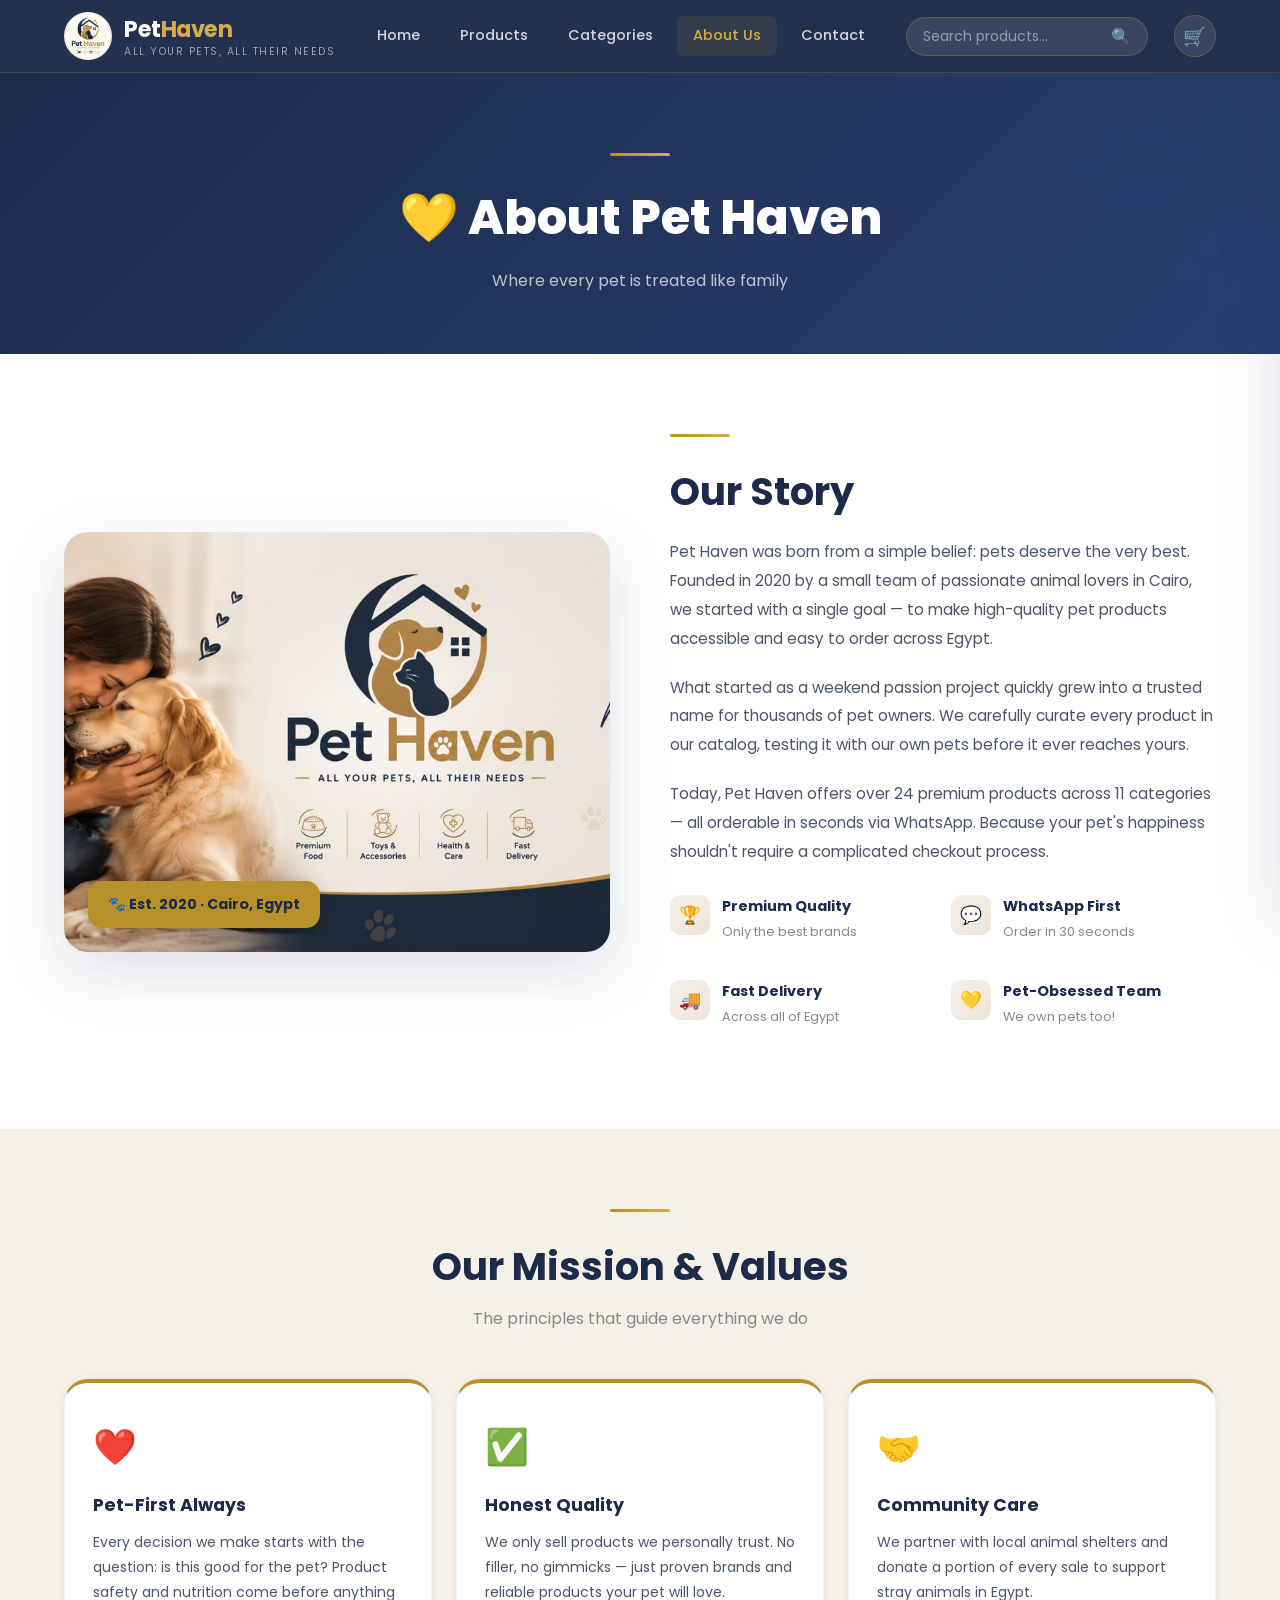
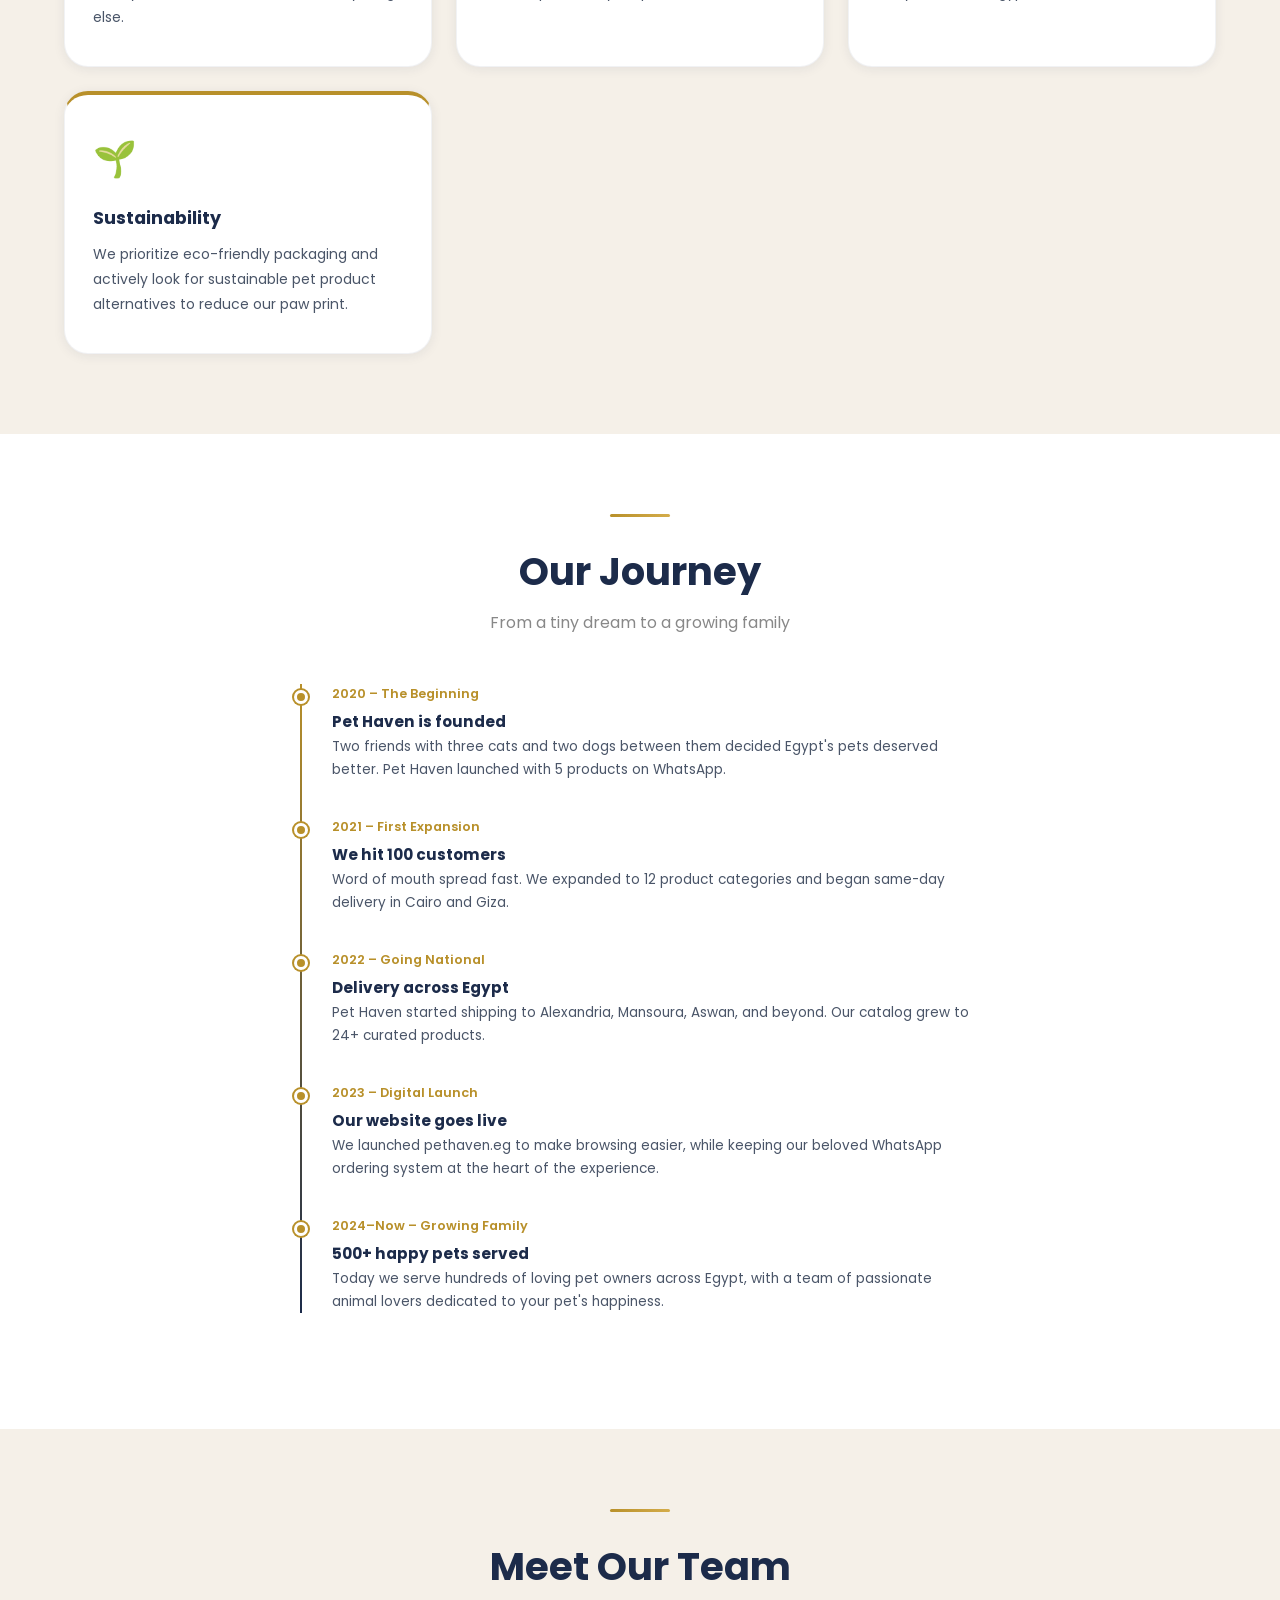
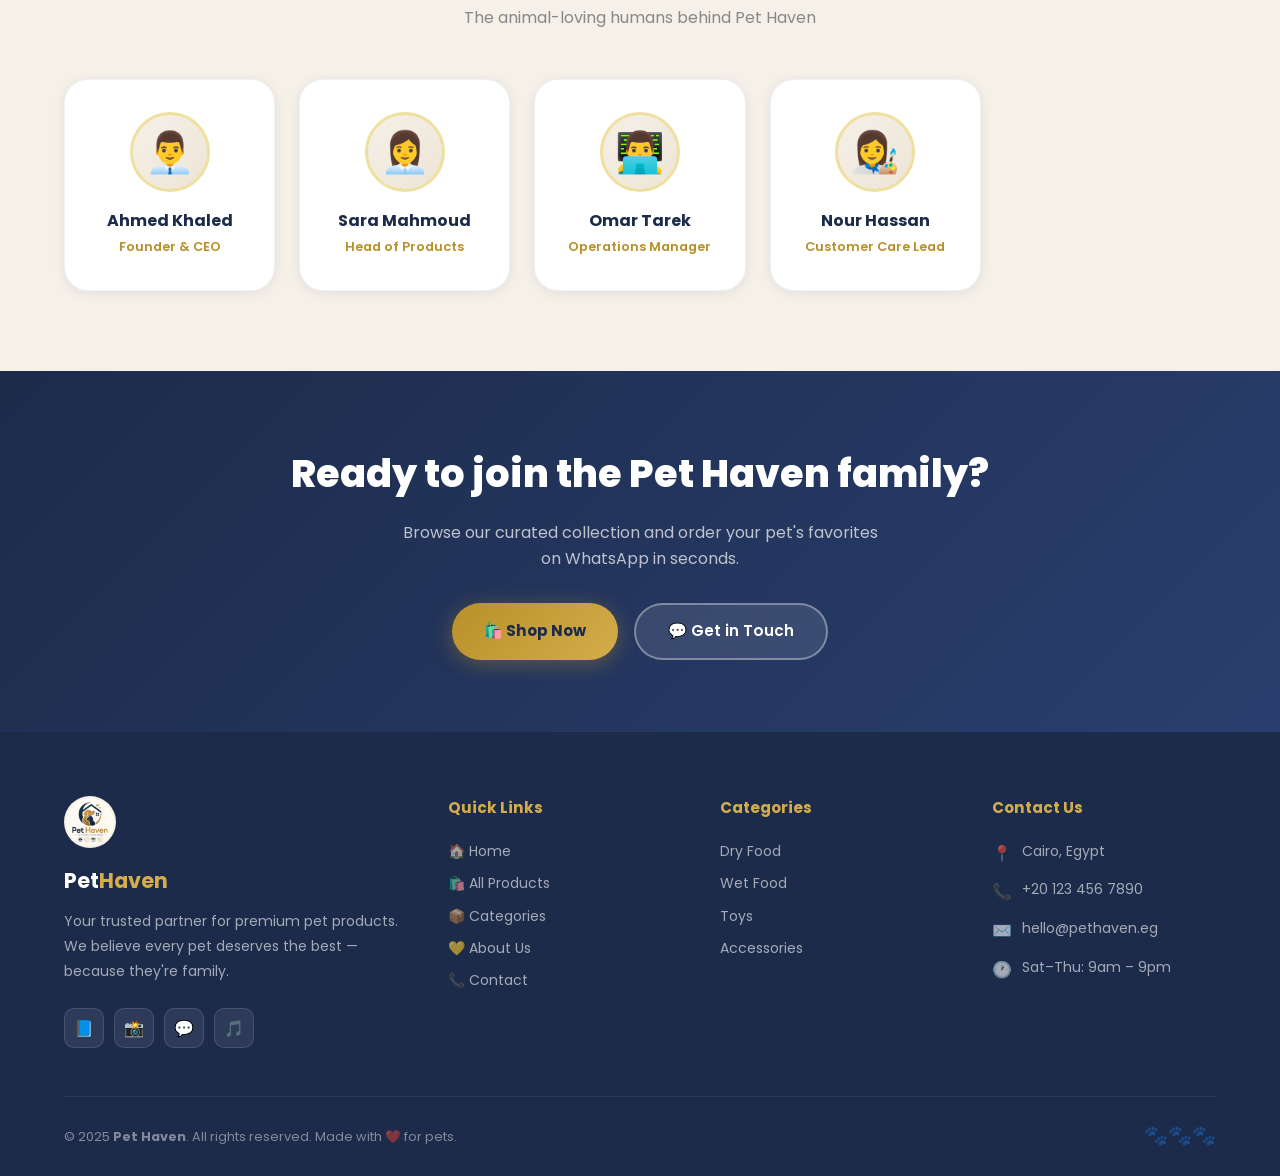
==== commit 01319ee0: "Update about.html" ====
--- a/about.html
+++ b/about.html
@@ -67,7 +67,7 @@
     <div class="nav-container">
       <button class="mobile-search-toggle" id="mobileSearchToggle" aria-label="Search" aria-expanded="false">🔍</button>
       <a href="index.html" class="nav-logo">
-        <img src="images/logo.jpeg" alt="Pet Haven Logo" width="48" height="48">
+        <img src="logo.jpeg" alt="Pet Haven Logo" width="48" height="48">
         <div class="logo-text">
           <span class="brand-pet">Pet</span><span class="brand-haven">Haven</span>
           <span class="brand-tag">All Your Pets, All Their Needs</span>
@@ -124,7 +124,7 @@
     <div class="container">
       <div class="about-grid">
         <div class="about-img-wrap">
-          <img src="images/banner.jpeg" alt="Pet Haven banner showing a person with their dog" loading="lazy">
+          <img src="banner.jpeg" alt="Pet Haven banner showing a person with their dog" loading="lazy">
           <div class="about-img-badge">🐾 Est. 2020 · Cairo, Egypt</div>
         </div>
 
@@ -304,7 +304,7 @@
   <div class="container">
     <div class="footer-grid">
       <div class="footer-brand">
-        <img src="images/logo.jpeg" alt="Pet Haven Logo" width="52" height="52">
+        <img src="logo.jpeg" alt="Pet Haven Logo" width="52" height="52">
         <div class="brand-name">Pet<span>Haven</span></div>
         <p>Your trusted partner for premium pet products. We believe every pet deserves the best — because they're family.</p>
         <div class="social-links">
